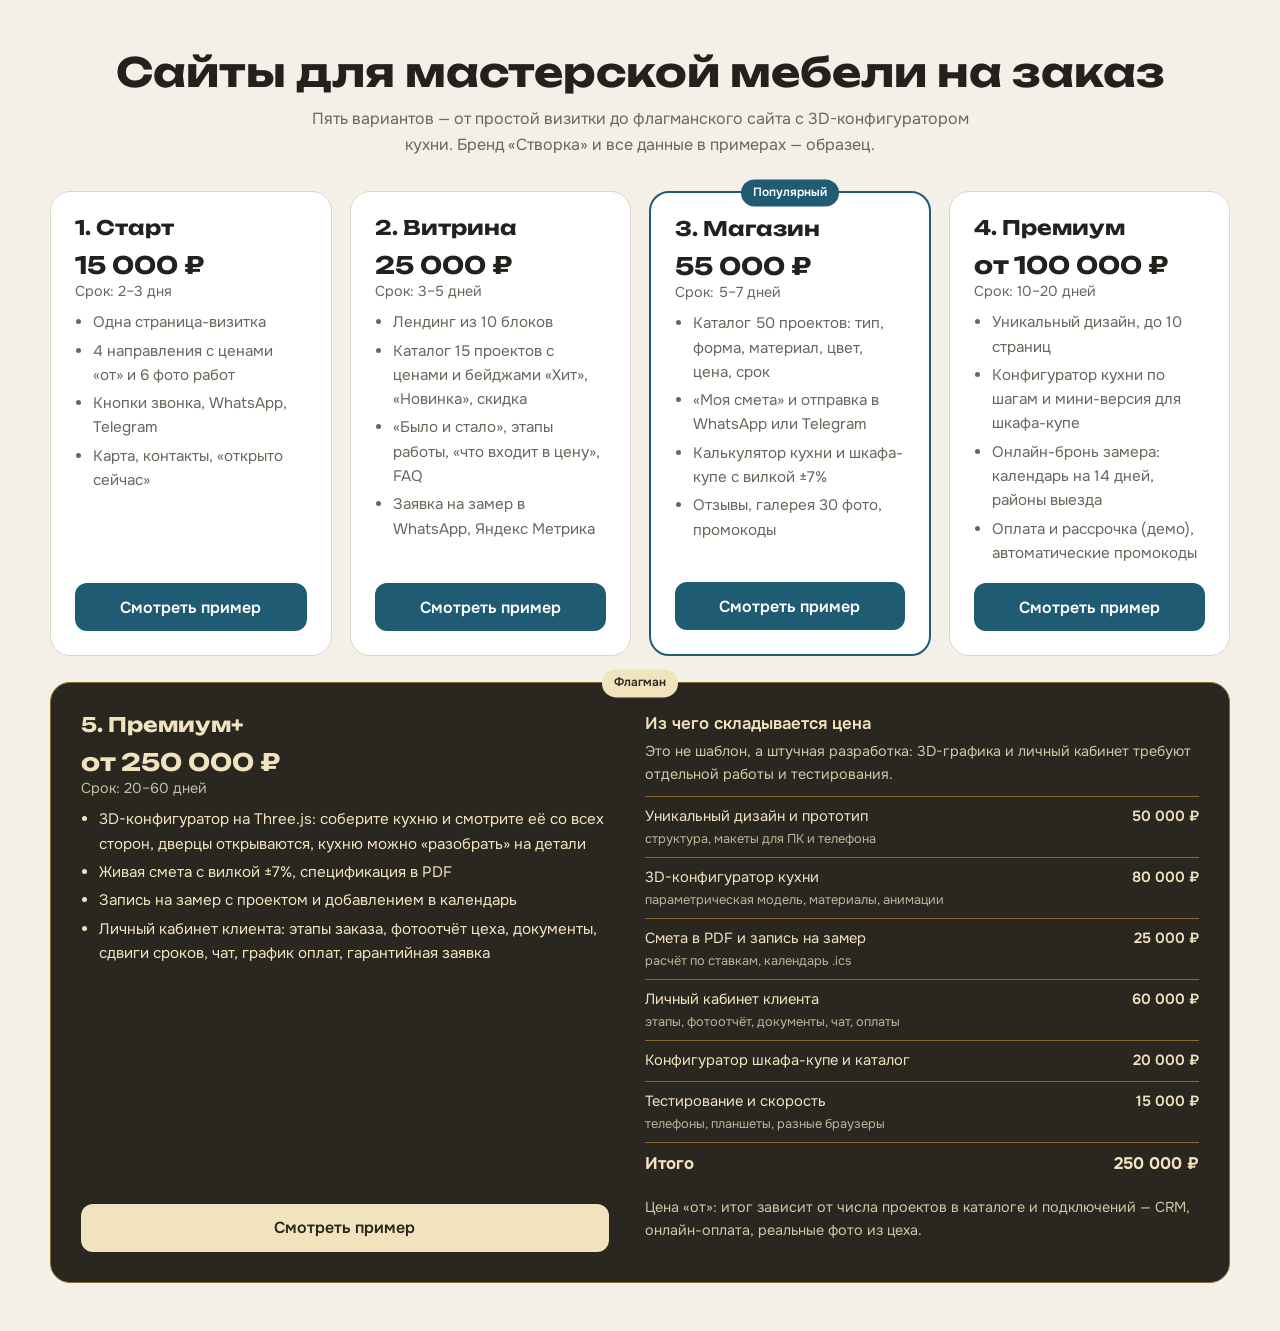
==== index.html @ e8522c73 "Публикация сайта" ====
<!DOCTYPE html>
<html lang="ru">
<head>
<meta charset="UTF-8">
<meta name="viewport" content="width=device-width, initial-scale=1">
<meta name="robots" content="noindex, nofollow">
<title>Сайты для мастерской мебели на заказ — примеры</title>
<meta name="description" content="Пять вариантов сайта для производства мебели на заказ: от визитки за 15 000 ₽ до флагмана с 3D-конфигуратором кухни и личным кабинетом клиента.">
<link rel="preconnect" href="https://fonts.googleapis.com">
<link rel="preconnect" href="https://fonts.gstatic.com" crossorigin>
<link href="https://fonts.googleapis.com/css2?family=Onest:wght@400;500;600&family=Unbounded:wght@500;700&display=swap" rel="stylesheet">
<style>
:root{--bg:#F4F0E8;--bg2:#EAE3D6;--card:#FFFFFF;--ink:#23211E;--mute:#6B655B;--acc:#1F5C73;--acc-ink:#FFFFFF;--line:#DDD5C6;--gold:#8A6A2F;--gold-bg:#2A2620;--gold-ink:#F2E3BF}
*{box-sizing:border-box}
body{margin:0;background:var(--bg);color:var(--ink);font:400 16px/1.6 Onest,system-ui,sans-serif;padding:32px 16px 48px;overflow-x:hidden}
.wr{max-width:1180px;margin:0 auto}
h1,h2,h3{font-family:Unbounded,Onest,system-ui,sans-serif;font-weight:700;line-height:1.2;margin:0}
h1{font-size:clamp(1.5rem,5.4vw,2.5rem);text-align:center;margin-bottom:10px}
.sub{text-align:center;color:var(--mute);max-width:62ch;margin:0 auto 34px}
.g{display:grid;gap:26px 18px;grid-template-columns:1fr}
.c{position:relative;background:var(--card);border:1px solid var(--line);border-radius:20px;padding:24px;display:flex;flex-direction:column;gap:10px}
.c h2{font-size:1.25rem}
.p{font:700 1.5rem Unbounded,sans-serif}
.p small{display:block;font:400 .9rem Onest,sans-serif;color:var(--mute);margin-top:2px}
.c ul{margin:0;padding-left:18px;color:var(--mute);font-size:.95rem;flex:1}
.c ul li+li{margin-top:4px}
.go{display:flex;align-items:center;justify-content:center;min-height:48px;margin-top:8px;border-radius:12px;background:var(--acc);color:var(--acc-ink);text-decoration:none;font-weight:600;transition:filter .2s}
.go:hover{filter:brightness(1.15)}
.go:focus-visible{outline:3px solid var(--acc);outline-offset:2px}
.top{border:2px solid var(--acc)}
.lab{position:absolute;top:0;left:50%;transform:translate(-50%,-50%);white-space:nowrap;background:var(--acc);color:var(--acc-ink);font-size:.75rem;font-weight:600;padding:4px 12px;border-radius:999px}
.plus{background:var(--gold-bg);color:var(--gold-ink);border-color:var(--gold);display:grid;gap:14px 36px}
.plus .lab{background:var(--gold-ink);color:var(--gold-bg)}
.plus ul{color:var(--gold-ink)}
.plus .go{background:var(--gold-ink);color:var(--gold-bg)}
.plus .p small{color:var(--gold-ink);opacity:.8}
.plus .l{display:flex;flex-direction:column;gap:10px}
.why h3{font:600 1.05rem Onest,sans-serif;margin-bottom:6px}
.why p{margin:0 0 10px;font-size:.9rem;opacity:.85}
.why table{width:100%;border-collapse:collapse;font-size:.92rem}
.why td{padding:8px 0;border-top:1px solid var(--gold);vertical-align:top}
.why td small{display:block;opacity:.75;font-size:.8rem}
.why td:last-child{text-align:right;white-space:nowrap;font-weight:600;padding-left:14px}
.why tr.t td{font-size:1.05rem;font-weight:700}
@media(min-width:768px){.g{grid-template-columns:1fr 1fr}.plus{grid-column:1/-1;grid-template-columns:1fr 1.05fr;padding:30px}}
@media(min-width:1200px){.g{grid-template-columns:repeat(4,1fr)}body{padding-top:48px}}
@media(prefers-reduced-motion:reduce){*{transition:none!important}}
</style>
</head>
<body>
<main class="wr">
<h1>Сайты для мастерской мебели на заказ</h1>
<p class="sub">Пять вариантов — от простой визитки до флагманского сайта с 3D-конфигуратором кухни. Бренд «Створка» и все данные в примерах — образец.</p>
<div class="g">
<section class="c"><h2>1. Старт</h2><div class="p">15 000 ₽ <small>Срок: 2–3 дня</small></div><ul><li>Одна страница-визитка</li><li>4 направления с ценами «от» и 6 фото работ</li><li>Кнопки звонка, WhatsApp, Telegram</li><li>Карта, контакты, «открыто сейчас»</li></ul><a class="go" href="1-start/index.html">Смотреть пример</a></section>
<section class="c"><h2>2. Витрина</h2><div class="p">25 000 ₽ <small>Срок: 3–5 дней</small></div><ul><li>Лендинг из 10 блоков</li><li>Каталог 15 проектов с ценами и бейджами «Хит», «Новинка», скидка</li><li>«Было и стало», этапы работы, «что входит в цену», FAQ</li><li>Заявка на замер в WhatsApp, Яндекс Метрика</li></ul><a class="go" href="2-vitrina/index.html">Смотреть пример</a></section>
<section class="c top"><span class="lab">Популярный</span><h2>3. Магазин</h2><div class="p">55 000 ₽ <small>Срок: 5–7 дней</small></div><ul><li>Каталог 50 проектов: тип, форма, материал, цвет, цена, срок</li><li>«Моя смета» и отправка в WhatsApp или Telegram</li><li>Калькулятор кухни и шкафа-купе с вилкой ±7%</li><li>Отзывы, галерея 30 фото, промокоды</li></ul><a class="go" href="3-magazin/index.html">Смотреть пример</a></section>
<section class="c"><h2>4. Премиум</h2><div class="p">от 100 000 ₽ <small>Срок: 10–20 дней</small></div><ul><li>Уникальный дизайн, до 10 страниц</li><li>Конфигуратор кухни по шагам и мини-версия для шкафа-купе</li><li>Онлайн-бронь замера: календарь на 14 дней, районы выезда</li><li>Оплата и рассрочка (демо), автоматические промокоды</li></ul><a class="go" href="4-premium/index.html">Смотреть пример</a></section>
<section class="c plus"><span class="lab">Флагман</span>
<div class="l"><h2>5. Премиум+</h2><div class="p">от 250 000 ₽ <small>Срок: 20–60 дней</small></div><ul><li>3D-конфигуратор на Three.js: соберите кухню и смотрите её со всех сторон, дверцы открываются, кухню можно «разобрать» на детали</li><li>Живая смета с вилкой ±7%, спецификация в PDF</li><li>Запись на замер с проектом и добавлением в календарь</li><li>Личный кабинет клиента: этапы заказа, фотоотчёт цеха, документы, сдвиги сроков, чат, график оплат, гарантийная заявка</li></ul><a class="go" href="5-premium-plus/index.html">Смотреть пример</a></div>
<div class="why"><h3>Из чего складывается цена</h3><p>Это не шаблон, а штучная разработка: 3D-графика и личный кабинет требуют отдельной работы и тестирования.</p><table>
<tr><td>Уникальный дизайн и прототип<small>структура, макеты для ПК и телефона</small></td><td>50 000 ₽</td></tr>
<tr><td>3D-конфигуратор кухни<small>параметрическая модель, материалы, анимации</small></td><td>80 000 ₽</td></tr>
<tr><td>Смета в PDF и запись на замер<small>расчёт по ставкам, календарь .ics</small></td><td>25 000 ₽</td></tr>
<tr><td>Личный кабинет клиента<small>этапы, фотоотчёт, документы, чат, оплаты</small></td><td>60 000 ₽</td></tr>
<tr><td>Конфигуратор шкафа-купе и каталог</td><td>20 000 ₽</td></tr>
<tr><td>Тестирование и скорость<small>телефоны, планшеты, разные браузеры</small></td><td>15 000 ₽</td></tr>
<tr class="t"><td>Итого</td><td>250 000 ₽</td></tr></table>
<p style="margin-top:10px">Цена «от»: итог зависит от числа проектов в каталоге и подключений — CRM, онлайн-оплата, реальные фото из цеха.</p></div></section>
</div>
</main>
<style data-hscroll>.hs-wrap{position:relative;min-width:0;max-width:100%}.hs-btn{position:absolute;top:50%;z-index:30;width:42px;height:42px;margin-top:-21px;border-radius:50%;border:1px solid rgba(255,255,255,.45);background:rgba(20,20,24,.62);color:#fff;font:600 18px/1 system-ui,sans-serif;display:flex;align-items:center;justify-content:center;cursor:pointer;-webkit-backdrop-filter:blur(6px);backdrop-filter:blur(6px);box-shadow:0 4px 14px rgba(0,0,0,.25);transition:opacity .25s,transform .2s;padding:0}.hs-btn:hover{transform:scale(1.08)}.hs-btn.l{left:6px}.hs-btn.r{right:6px}.hs-btn.off{opacity:0;pointer-events:none}.hs-wrap.sm .hs-btn{width:30px;height:30px;margin-top:-15px;font-size:14px}</style>
<script data-hscroll>(function(){function sc(el){var cs=getComputedStyle(el);return /(auto|scroll)/.test(cs.overflowX)&&el.scrollWidth>el.clientWidth+8&&el.clientHeight>40}
function upd(el){var w=el.parentNode,l=w.querySelector(':scope>.hs-btn.l'),r=w.querySelector(':scope>.hs-btn.r'),can=el.scrollWidth>el.clientWidth+8;l.classList.toggle('off',!can||el.scrollLeft<4);r.classList.toggle('off',!can||el.scrollLeft+el.clientWidth>=el.scrollWidth-4)}
function step(el){var c=el.firstElementChild,g=parseFloat(getComputedStyle(el).columnGap)||16,s=c?c.getBoundingClientRect().width+g:0;if(!s||s>el.clientWidth*.9)s=el.clientWidth*.8;return s}
function add(el){if(el.dataset.hs)return;el.dataset.hs=1;var w=document.createElement('div');w.className='hs-wrap'+(el.clientHeight<100?' sm':'');var cs=getComputedStyle(el);['gridColumn','gridRow','marginTop','marginBottom','marginLeft','marginRight','flex','alignSelf','width','maxWidth'].forEach(function(p){if(p.indexOf('margin')==0){w.style[p]=cs[p];el.style[p]='0'}else if(el.style[p]||p.indexOf('grid')==0||p=='alignSelf'||p=='flex'){w.style[p]=cs[p]}});el.parentNode.insertBefore(w,el);w.appendChild(el);
[['l','<svg width="18" height="18" viewBox="0 0 24 24" fill="none" stroke="currentColor" stroke-width="2" stroke-linecap="round" stroke-linejoin="round" aria-hidden="true"><path d="M19 12H5M12 19l-7-7 7-7"/></svg>','Прокрутить назад',-1],['r','<svg width="18" height="18" viewBox="0 0 24 24" fill="none" stroke="currentColor" stroke-width="2" stroke-linecap="round" stroke-linejoin="round" aria-hidden="true"><path d="M5 12h14M12 5l7 7-7 7"/></svg>','Прокрутить вперёд',1]].forEach(function(a){var b=document.createElement('button');b.type='button';b.className='hs-btn '+a[0]+' off';b.innerHTML=a[1];b.setAttribute('aria-label',a[2]);b.onclick=function(){el.scrollBy({left:a[3]*step(el),behavior:'smooth'})};w.appendChild(b)});
el.addEventListener('scroll',function(){upd(el)},{passive:true});upd(el)}
function scan(){document.querySelectorAll('body *:not(.hs-btn):not(.hs-wrap)').forEach(function(el){if(el.dataset.hs){upd(el);return}if(!el.closest('[data-no-hs]')&&sc(el))add(el)})}
var t;function later(){clearTimeout(t);t=setTimeout(scan,250)}
if(document.readyState!='loading')later();else document.addEventListener('DOMContentLoaded',later);
addEventListener('load',later);addEventListener('resize',later);document.addEventListener('click',function(e){if(!e.target.closest('.hs-btn'))later()},true)})();</script>
</body>
</html>
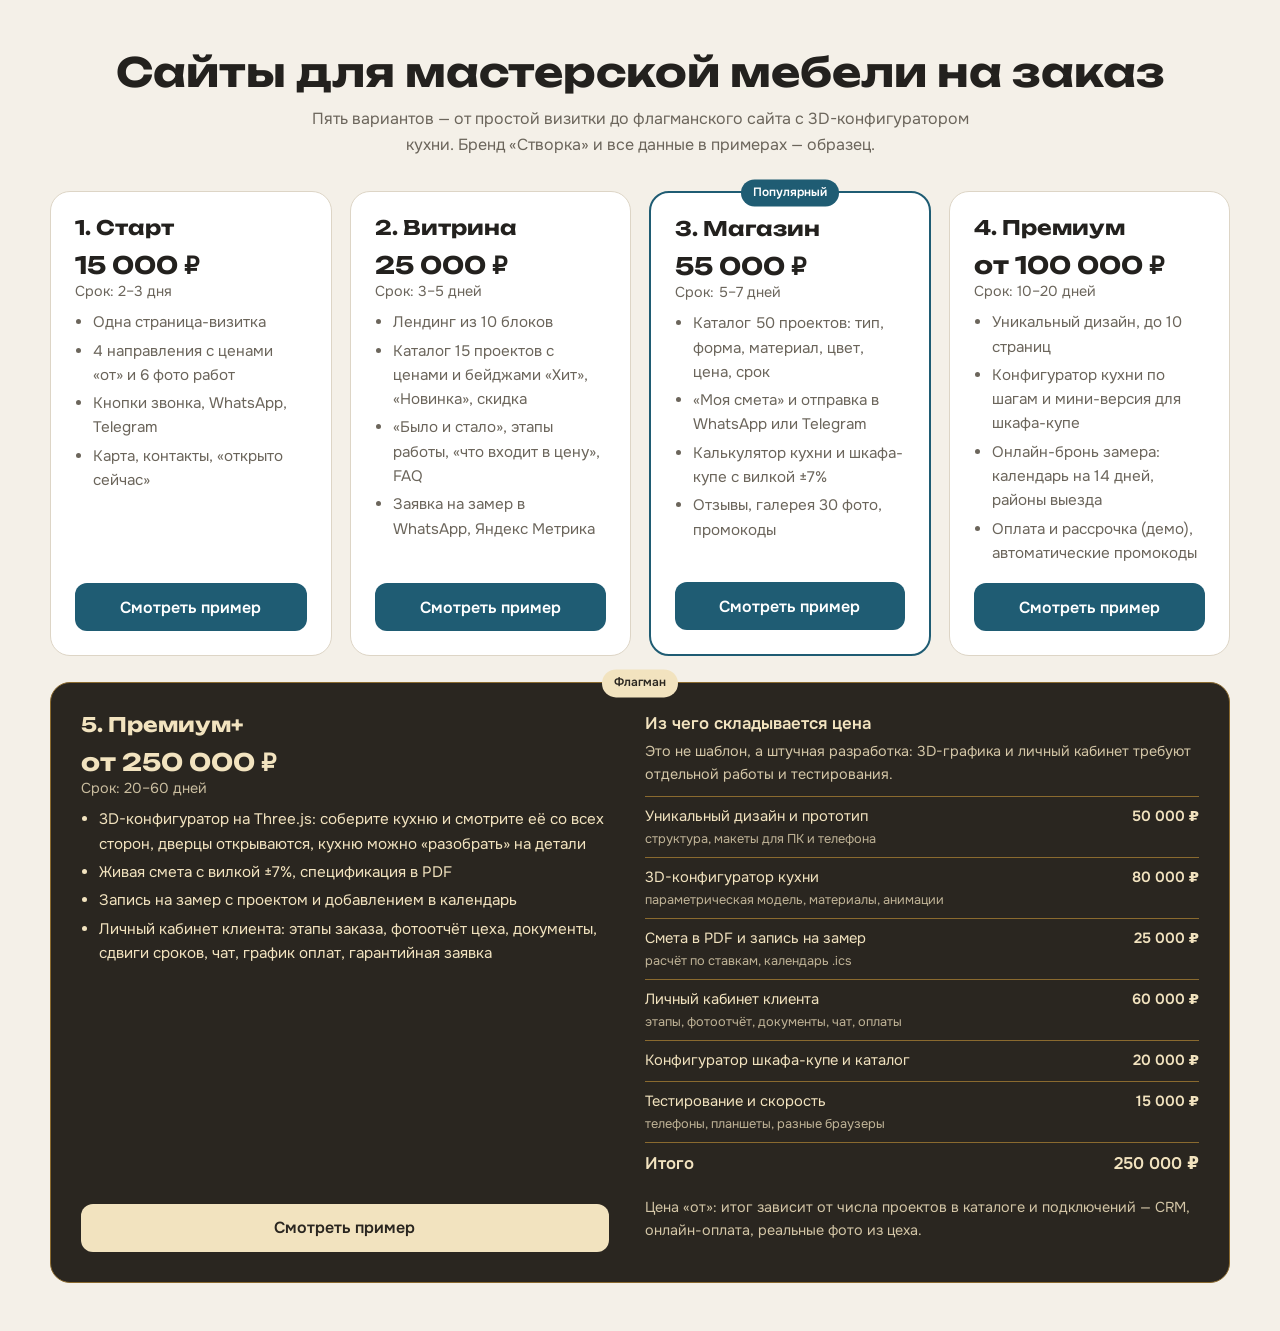
==== commit 0143b81d: "Фото, шрифты и three.js в репозитории: сайт не зависит от Unsplash, Google Fonts и jsDelivr" ====
--- a/index.html
+++ b/index.html
@@ -6,9 +6,7 @@
 <meta name="robots" content="noindex, nofollow">
 <title>Сайты для мастерской мебели на заказ — примеры</title>
 <meta name="description" content="Пять вариантов сайта для производства мебели на заказ: от визитки за 15 000 ₽ до флагмана с 3D-конфигуратором кухни и личным кабинетом клиента.">
-<link rel="preconnect" href="https://fonts.googleapis.com">
-<link rel="preconnect" href="https://fonts.gstatic.com" crossorigin>
-<link href="https://fonts.googleapis.com/css2?family=Onest:wght@400;500;600&family=Unbounded:wght@500;700&display=swap" rel="stylesheet">
+<link href="fonts/fonts.css" rel="stylesheet">
 <style>
 :root{--bg:#F4F0E8;--bg2:#EAE3D6;--card:#FFFFFF;--ink:#23211E;--mute:#6B655B;--acc:#1F5C73;--acc-ink:#FFFFFF;--line:#DDD5C6;--gold:#8A6A2F;--gold-bg:#2A2620;--gold-ink:#F2E3BF}
 *{box-sizing:border-box}
--- a/fonts/fonts.css
+++ b/fonts/fonts.css
@@ -0,0 +1,90 @@
+/* cyrillic */
+@font-face {
+  font-family: 'Onest';
+  font-style: normal;
+  font-weight: 400;
+  font-display: swap;
+  src: url(Onest-normal-cyrillic-4c756272.woff2) format('woff2');
+  unicode-range: U+0301, U+0400-045F, U+0490-0491, U+04B0-04B1, U+2116;
+}
+/* latin */
+@font-face {
+  font-family: 'Onest';
+  font-style: normal;
+  font-weight: 400;
+  font-display: swap;
+  src: url(Onest-normal-latin-cebbb529.woff2) format('woff2');
+  unicode-range: U+0000-00FF, U+0131, U+0152-0153, U+02BB-02BC, U+02C6, U+02DA, U+02DC, U+0304, U+0308, U+0329, U+2000-206F, U+20AC, U+2122, U+2191, U+2193, U+2212, U+2215, U+FEFF, U+FFFD;
+}
+/* cyrillic */
+@font-face {
+  font-family: 'Onest';
+  font-style: normal;
+  font-weight: 500;
+  font-display: swap;
+  src: url(Onest-normal-cyrillic-4c756272.woff2) format('woff2');
+  unicode-range: U+0301, U+0400-045F, U+0490-0491, U+04B0-04B1, U+2116;
+}
+/* latin */
+@font-face {
+  font-family: 'Onest';
+  font-style: normal;
+  font-weight: 500;
+  font-display: swap;
+  src: url(Onest-normal-latin-cebbb529.woff2) format('woff2');
+  unicode-range: U+0000-00FF, U+0131, U+0152-0153, U+02BB-02BC, U+02C6, U+02DA, U+02DC, U+0304, U+0308, U+0329, U+2000-206F, U+20AC, U+2122, U+2191, U+2193, U+2212, U+2215, U+FEFF, U+FFFD;
+}
+/* cyrillic */
+@font-face {
+  font-family: 'Onest';
+  font-style: normal;
+  font-weight: 600;
+  font-display: swap;
+  src: url(Onest-normal-cyrillic-4c756272.woff2) format('woff2');
+  unicode-range: U+0301, U+0400-045F, U+0490-0491, U+04B0-04B1, U+2116;
+}
+/* latin */
+@font-face {
+  font-family: 'Onest';
+  font-style: normal;
+  font-weight: 600;
+  font-display: swap;
+  src: url(Onest-normal-latin-cebbb529.woff2) format('woff2');
+  unicode-range: U+0000-00FF, U+0131, U+0152-0153, U+02BB-02BC, U+02C6, U+02DA, U+02DC, U+0304, U+0308, U+0329, U+2000-206F, U+20AC, U+2122, U+2191, U+2193, U+2212, U+2215, U+FEFF, U+FFFD;
+}
+/* cyrillic */
+@font-face {
+  font-family: 'Unbounded';
+  font-style: normal;
+  font-weight: 500;
+  font-display: swap;
+  src: url(Unbounded-normal-cyrillic-c8655679.woff2) format('woff2');
+  unicode-range: U+0301, U+0400-045F, U+0490-0491, U+04B0-04B1, U+2116;
+}
+/* latin */
+@font-face {
+  font-family: 'Unbounded';
+  font-style: normal;
+  font-weight: 500;
+  font-display: swap;
+  src: url(Unbounded-normal-latin-06f2e4ae.woff2) format('woff2');
+  unicode-range: U+0000-00FF, U+0131, U+0152-0153, U+02BB-02BC, U+02C6, U+02DA, U+02DC, U+0304, U+0308, U+0329, U+2000-206F, U+20AC, U+2122, U+2191, U+2193, U+2212, U+2215, U+FEFF, U+FFFD;
+}
+/* cyrillic */
+@font-face {
+  font-family: 'Unbounded';
+  font-style: normal;
+  font-weight: 700;
+  font-display: swap;
+  src: url(Unbounded-normal-cyrillic-c8655679.woff2) format('woff2');
+  unicode-range: U+0301, U+0400-045F, U+0490-0491, U+04B0-04B1, U+2116;
+}
+/* latin */
+@font-face {
+  font-family: 'Unbounded';
+  font-style: normal;
+  font-weight: 700;
+  font-display: swap;
+  src: url(Unbounded-normal-latin-06f2e4ae.woff2) format('woff2');
+  unicode-range: U+0000-00FF, U+0131, U+0152-0153, U+02BB-02BC, U+02C6, U+02DA, U+02DC, U+0304, U+0308, U+0329, U+2000-206F, U+20AC, U+2122, U+2191, U+2193, U+2212, U+2215, U+FEFF, U+FFFD;
+}
